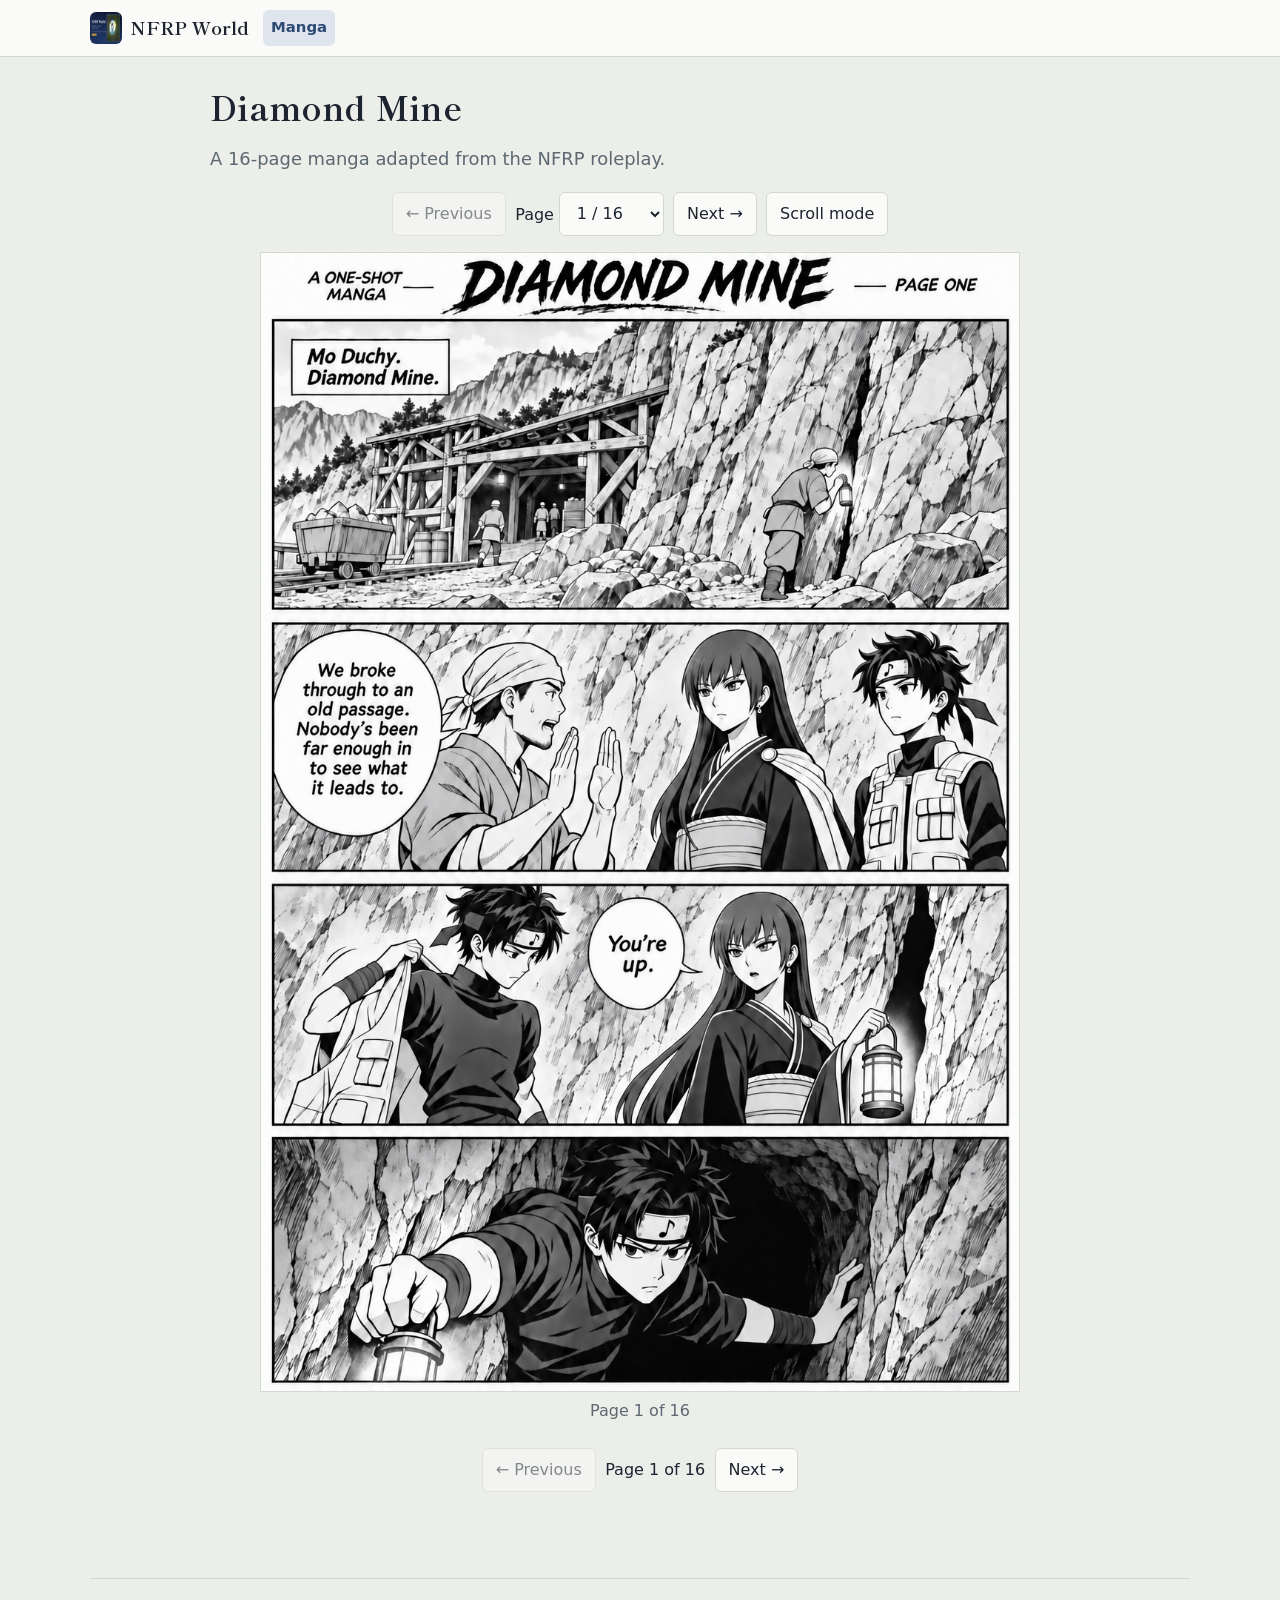
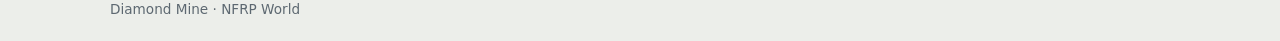
==== index.html @ 570324ea "Publish Diamond Mine as a manga reader" ====
<!doctype html>
<html lang="en">
<head>
  <meta charset="utf-8">
  <meta name="viewport" content="width=device-width,initial-scale=1">
  <title>Diamond Mine · NFRP World</title>
  <meta name="description" content="Read Diamond Mine, a 16-page manga adapted from the NFRP roleplay.">
  <link rel="stylesheet" href="https://fonts.googleapis.com/css2?family=Shippori+Mincho:wght@600;700&amp;display=swap">
  <link rel="stylesheet" href="assets/style.css">
  <link rel="stylesheet" href="assets/reader.css">
  <link rel="icon" href="assets/icon.png">
  <script src="assets/reader.js" defer></script>
</head>
<body>
<header><div class="hin">
  <a class="brand" href="https://cassiegiang.github.io/NFRP-World-Wiki/"><img src="assets/icon.png" alt=""><span>NFRP World</span></a>
  <nav aria-label="Site"><a href="./" class="on" aria-current="page">Manga</a></nav>
</div></header>
<main>
  <h1>Diamond Mine</h1>
  <p class="lead">A 16-page manga adapted from the NFRP roleplay.</p>
  <div class="reader-controls" hidden>
    <button type="button" data-step="-1">← Previous</button>
    <label>Page <select id="page-select" aria-label="Jump to page"></select></label>
    <button type="button" data-step="1">Next →</button>
    <button type="button" id="layout" aria-pressed="false">Scroll mode</button>
  </div>
  <section id="pages" aria-label="Manga pages">
  <figure id="page-1"><a href="diamond-mine/page-01.png"><img src="diamond-mine/page-01.png" alt="Diamond Mine, page 1" loading="eager"></a><figcaption>Page 1 of 16</figcaption></figure>
<figure id="page-2"><a href="diamond-mine/page-02.png"><img src="diamond-mine/page-02.png" alt="Diamond Mine, page 2" loading="lazy"></a><figcaption>Page 2 of 16</figcaption></figure>
<figure id="page-3"><a href="diamond-mine/page-03.png"><img src="diamond-mine/page-03.png" alt="Diamond Mine, page 3" loading="lazy"></a><figcaption>Page 3 of 16</figcaption></figure>
<figure id="page-4"><a href="diamond-mine/page-04.png"><img src="diamond-mine/page-04.png" alt="Diamond Mine, page 4" loading="lazy"></a><figcaption>Page 4 of 16</figcaption></figure>
<figure id="page-5"><a href="diamond-mine/page-05.png"><img src="diamond-mine/page-05.png" alt="Diamond Mine, page 5" loading="lazy"></a><figcaption>Page 5 of 16</figcaption></figure>
<figure id="page-6"><a href="diamond-mine/page-06.png"><img src="diamond-mine/page-06.png" alt="Diamond Mine, page 6" loading="lazy"></a><figcaption>Page 6 of 16</figcaption></figure>
<figure id="page-7"><a href="diamond-mine/page-07.png"><img src="diamond-mine/page-07.png" alt="Diamond Mine, page 7" loading="lazy"></a><figcaption>Page 7 of 16</figcaption></figure>
<figure id="page-8"><a href="diamond-mine/page-08.png"><img src="diamond-mine/page-08.png" alt="Diamond Mine, page 8" loading="lazy"></a><figcaption>Page 8 of 16</figcaption></figure>
<figure id="page-9"><a href="diamond-mine/page-09.png"><img src="diamond-mine/page-09.png" alt="Diamond Mine, page 9" loading="lazy"></a><figcaption>Page 9 of 16</figcaption></figure>
<figure id="page-10"><a href="diamond-mine/page-10.png"><img src="diamond-mine/page-10.png" alt="Diamond Mine, page 10" loading="lazy"></a><figcaption>Page 10 of 16</figcaption></figure>
<figure id="page-11"><a href="diamond-mine/page-11.png"><img src="diamond-mine/page-11.png" alt="Diamond Mine, page 11" loading="lazy"></a><figcaption>Page 11 of 16</figcaption></figure>
<figure id="page-12"><a href="diamond-mine/page-12.png"><img src="diamond-mine/page-12.png" alt="Diamond Mine, page 12" loading="lazy"></a><figcaption>Page 12 of 16</figcaption></figure>
<figure id="page-13"><a href="diamond-mine/page-13.png"><img src="diamond-mine/page-13.png" alt="Diamond Mine, page 13" loading="lazy"></a><figcaption>Page 13 of 16</figcaption></figure>
<figure id="page-14"><a href="diamond-mine/page-14.png"><img src="diamond-mine/page-14.png" alt="Diamond Mine, page 14" loading="lazy"></a><figcaption>Page 14 of 16</figcaption></figure>
<figure id="page-15"><a href="diamond-mine/page-15.png"><img src="diamond-mine/page-15.png" alt="Diamond Mine, page 15" loading="lazy"></a><figcaption>Page 15 of 16</figcaption></figure>
<figure id="page-16"><a href="diamond-mine/page-16.png"><img src="diamond-mine/page-16.png" alt="Diamond Mine, page 16" loading="lazy"></a><figcaption>Page 16 of 16</figcaption></figure>
  </section>
  <div class="reader-controls" hidden>
    <button type="button" data-step="-1">← Previous</button>
    <output id="position" aria-live="polite"></output>
    <button type="button" data-step="1">Next →</button>
  </div>
</main>
<footer>Diamond Mine · NFRP World</footer>
</body>
</html>
---- assets/style.css ----
/* NFRP World wiki. Washi paper, sumi ink, indigo dye; vermilion only for rank seals. */
:root{--bg:#eceeea;--panel:#fafbf8;--ink:#1d2430;--muted:#5d6871;--line:#d3d8d3;--ai:#2c4a74;--ai-soft:#dfe5ee;--shu:#b5372b;--tag:#e3e7e2;--soon:#7a5a12;--soon-bg:#f3e7c4}
@media (prefers-color-scheme:dark){:root:not([data-theme="light"]){--bg:#12161d;--panel:#1a2029;--ink:#e5e7e2;--muted:#9aa3ab;--line:#2c3440;--ai:#93b3df;--ai-soft:#22304a;--shu:#e3695b;--tag:#232b36;--soon:#e7c977;--soon-bg:#3a3018}}
:root[data-theme="dark"]{--bg:#12161d;--panel:#1a2029;--ink:#e5e7e2;--muted:#9aa3ab;--line:#2c3440;--ai:#93b3df;--ai-soft:#22304a;--shu:#e3695b;--tag:#232b36;--soon:#e7c977;--soon-bg:#3a3018}
*{box-sizing:border-box}html{scroll-padding-top:120px;-webkit-text-size-adjust:100%}
body{margin:0;background:var(--bg);color:var(--ink);font:16px/1.6 system-ui,-apple-system,"Segoe UI",Roboto,"Noto Sans",sans-serif}
a{color:var(--ai);text-underline-offset:2px}
h1,h2,h3,.brand span,summary .st{font-family:"Shippori Mincho","Yu Mincho","Hiragino Mincho ProN",Georgia,serif;font-weight:700;line-height:1.25}
h1{font-size:2.1rem;margin:.2em 0 .35em;letter-spacing:.01em}h2{font-size:1.4rem;margin:1.8em 0 .5em}h3{font-size:1.08rem;margin:0 0 4px}
h2 small,summary small{color:var(--muted);font:400 .85rem system-ui,sans-serif;margin-left:8px}
:focus-visible{outline:2px solid var(--ai);outline-offset:2px}
header{position:sticky;top:0;z-index:6;padding:10px 20px;background:var(--panel);border-bottom:1px solid var(--line)}.hin{max-width:1100px;margin:0 auto;display:flex;gap:14px;align-items:center;flex-wrap:wrap}
.brand{display:flex;gap:9px;align-items:center;color:var(--ink);text-decoration:none;font-size:1.15rem}.brand img{width:32px;height:32px;border-radius:6px}
nav{display:flex;gap:2px;flex-wrap:wrap}nav a{padding:6px 8px;border-radius:6px;color:var(--ink);text-decoration:none;font-size:.93rem}nav a:hover{background:var(--tag)}nav a.on{background:var(--ai-soft);color:var(--ai);font-weight:600}
.search{position:relative;margin-left:auto;flex:1;max-width:300px;min-width:150px}.search input,.toolbar input{width:100%;padding:8px 12px;border:1px solid var(--line);border-radius:8px;background:var(--bg);color:var(--ink);font:inherit}
#hits{position:absolute;top:110%;left:0;right:0;background:var(--panel);border:1px solid var(--line);border-radius:8px;max-height:60vh;overflow:auto;display:none;box-shadow:0 10px 30px rgba(10,20,40,.18)}
#hits a{display:flex;justify-content:space-between;gap:8px;padding:8px 12px;color:var(--ink);text-decoration:none;border-bottom:1px solid var(--line)}#hits a:hover,#hits a.sel{background:var(--tag)}#hits small{color:var(--muted)}
main{max-width:1100px;margin:0 auto;padding:22px 20px 70px}footer{max-width:1100px;margin:0 auto;padding:20px;color:var(--muted);font-size:.85rem;border-top:1px solid var(--line)}
.lead{font-size:1.12rem;color:var(--muted);max-width:75ch}.crumb{color:var(--muted);font-size:.9rem;margin:0}.meta{color:var(--muted);font-size:.9rem}.note{background:var(--panel);border:1px solid var(--line);border-left:3px solid var(--ai);border-radius:6px;padding:10px 14px;font-size:.93rem;max-width:80ch}
.hero{display:flex;gap:24px;align-items:flex-start;margin-bottom:10px}.hero.home img{width:320px;max-width:40%;border-radius:10px}.treebg{width:150px;border-radius:8px;border:1px solid var(--line)}
.stats{display:flex;flex-wrap:wrap;gap:10px 28px;margin:18px 0;padding:14px 0;border-top:1px solid var(--line);border-bottom:1px solid var(--line)}.stats div{color:var(--muted)}.stats b{font-family:"Shippori Mincho",Georgia,serif;font-size:1.6rem;color:var(--ink);margin-right:6px}
/* toolbar: filter + expand/collapse */
.toolbar{position:sticky;top:57px;z-index:4;display:flex;gap:8px;align-items:center;flex-wrap:wrap;margin:10px 0 16px;padding:8px 0;background:var(--bg)}
.toolbar input{flex:1;min-width:180px;max-width:420px}.toolbar button{padding:8px 12px;border:1px solid var(--line);border-radius:8px;background:var(--panel);color:var(--ink);font:inherit;font-size:.9rem;cursor:pointer}.toolbar button:hover{border-color:var(--ai);color:var(--ai)}
.toolbar .count{color:var(--muted);font-size:.85rem}
/* collapsible sections: an indigo scroll tab */
details.sec{margin:14px 0;border:1px solid var(--line);border-radius:10px;background:var(--panel)}
details.sec>summary{list-style:none;cursor:pointer;display:flex;align-items:baseline;gap:10px;padding:12px 16px 12px 14px;border-left:5px solid var(--ai);border-radius:10px}
details.sec>summary::-webkit-details-marker,details.card>summary::-webkit-details-marker{display:none}
details.sec>summary .st{font-size:1.25rem;margin:0}details.sec>summary small{margin-left:0}
details.sec>summary::after,details.card>summary::after{content:"";margin-left:auto;align-self:center;flex:none;width:9px;height:9px;border-right:2px solid var(--muted);border-bottom:2px solid var(--muted);transform:rotate(-45deg);transition:transform .15s}
details[open].sec>summary::after,details[open].card>summary::after{transform:rotate(45deg)}
details[open].sec>summary{border-bottom:1px solid var(--line);border-bottom-left-radius:0;border-bottom-right-radius:0}
details.sec>.body{padding:14px 16px}
details.gsec{background:transparent;border:0;border-bottom:1px solid var(--line);border-radius:0;margin:4px 0}details.gsec>summary{border-left:0;padding:12px 2px;border-radius:0}details[open].gsec>summary{border-bottom:0}details.gsec>.body{padding:0 2px 10px}
@media (prefers-reduced-motion:reduce){details>summary::after{transition:none}}
/* grids and cards */
.grid{display:grid;gap:12px}.grid.trees{grid-template-columns:repeat(auto-fill,minmax(150px,1fr))}.grid.items{grid-template-columns:repeat(auto-fill,minmax(300px,1fr))}.grid.guides{grid-template-columns:repeat(auto-fill,minmax(250px,1fr))}
.treecard{display:flex;flex-direction:column;background:var(--bg);border:1px solid var(--line);border-radius:8px;overflow:hidden;color:var(--ink);text-decoration:none}.treecard img,.treecard .blank{width:100%;aspect-ratio:3/4;object-fit:cover;background:var(--tag)}.treecard b{padding:8px 10px 0;font-size:.95rem}.treecard small{padding:0 10px 10px;color:var(--muted)}.treecard:hover{border-color:var(--ai)}
.guidecard{display:block;background:var(--panel);border:1px solid var(--line);border-radius:8px;padding:14px;color:var(--ink);text-decoration:none}.guidecard b{display:block;margin-bottom:4px;font-family:"Shippori Mincho",Georgia,serif}.guidecard small{color:var(--muted)}.guidecard:hover{border-color:var(--ai)}
.item{display:flex;gap:14px;background:var(--bg);border:1px solid var(--line);border-radius:8px;padding:12px}.item p{margin:0 0 6px}.item h3{font-size:1rem}
.ic{width:64px;height:64px;flex:none;border-radius:6px;background:var(--tag);object-fit:contain}.ic.big{width:88px;height:88px}.blank{display:inline-block}.sic{width:36px;height:36px}
/* technique cards */
details.card{background:var(--panel);border:1px solid var(--line);border-radius:10px;margin-bottom:8px}
details.card>summary{list-style:none;cursor:pointer;display:flex;gap:12px;align-items:center;padding:10px 14px}
details.card>summary .ic{width:48px;height:48px}details.card .sum{min-width:0;flex:1}
details.card .sum h3{display:flex;flex-wrap:wrap;align-items:center;gap:6px}details.card .line{color:var(--muted);font-size:.88rem;margin:2px 0 0;overflow:hidden;text-overflow:ellipsis;white-space:nowrap}
details[open].card .line{display:none}details.card>.body{padding:0 14px 14px 74px}details.card>.body p{margin:.2em 0 .7em}
.seals-r{display:inline-flex;gap:3px}.seal{display:inline-grid;place-items:center;width:20px;height:20px;border:1.5px solid var(--shu);color:var(--shu);border-radius:3px;font:700 .72rem/1 system-ui,sans-serif}
.tags{display:flex;flex-wrap:wrap;gap:6px;margin-bottom:8px}.tag{background:var(--tag);border-radius:20px;padding:2px 10px;font-size:.8rem}.tag.req{background:transparent;border:1px solid var(--line);color:var(--ink)}
.soon{display:inline-block;background:var(--soon-bg);color:var(--soon);border-radius:20px;padding:2px 12px;font-size:.82rem;font-weight:600;margin:.2em 0 .6em}
/* tables */
.tw{overflow-x:auto;-webkit-overflow-scrolling:touch}table{border-collapse:collapse;width:100%;font-size:.9rem}td,th{border-bottom:1px solid var(--line);padding:6px 8px;text-align:left;vertical-align:top}th{color:var(--muted);font-weight:600;font-size:.82rem}
.tiers{max-width:520px}.tiers td:first-child{width:44px}.seals small{color:var(--muted)}
.glay{display:block}.gtoc{display:none}.guide{max-width:780px}
.guide li{margin:.25em 0}.guide h3{margin:1.2em 0 .3em}.toc{display:flex;flex-wrap:wrap;gap:6px;margin:8px 0 14px}.toc a{font-size:.85rem;padding:3px 10px;border:1px solid var(--line);border-radius:20px;text-decoration:none;color:var(--ink)}.toc a:hover{border-color:var(--ai);color:var(--ai)}
.hide{display:none!important}
@media (max-width:700px){.hero{flex-direction:column}.hero.home img{max-width:100%;width:100%}.treebg{display:none}header{padding:8px 12px;position:static}.hin{gap:8px}nav a{padding:4px 7px;font-size:.88rem}.search{max-width:none;order:3;flex-basis:100%}main{padding:16px 14px 60px}.toolbar{top:0;position:static}details.card>.body{padding:0 12px 12px}.grid.items{grid-template-columns:1fr}h1{font-size:1.7rem}}
.ic.worn{background:color-mix(in srgb,var(--tag) 70%,#c9b18e 30%)}
details.arts{margin-top:6px}details.arts summary{cursor:pointer;font-size:.85rem;color:var(--muted,inherit)}details.arts ul{margin:6px 0 0;padding-left:18px}details.arts li{margin:4px 0;font-size:.9rem}
.item small.res{display:block;margin-top:4px;color:var(--muted);font-size:.85rem}
.grid.anims{grid-template-columns:repeat(auto-fill,minmax(300px,1fr))}figure.anim{margin:0;background:var(--panel);border:1px solid var(--line);border-radius:8px;overflow:hidden}figure.anim .vw{position:relative}figure.anim video{display:block;width:100%;aspect-ratio:16/9;background:#111;cursor:zoom-in;object-fit:cover}figure.anim .big{position:absolute;right:8px;top:8px;width:40px;height:40px;border-radius:8px;border:0;background:rgba(0,0,0,.55);color:#fff;font-size:22px;line-height:40px;padding:0;cursor:pointer}#viewer{position:fixed;inset:0;z-index:100;background:rgba(8,10,14,.96);display:flex;flex-direction:column;justify-content:center;gap:10px;padding:12px 0}#viewer[hidden]{display:none}html.vopen{overflow:hidden}#viewer .vbar{display:flex;align-items:center;gap:10px;padding:0 14px;color:#fff}#viewer .vbar b{flex:1;font-family:"Shippori Mincho",Georgia,serif;font-size:1.15rem}#viewer video{width:100%;max-height:72vh;background:#000;object-fit:contain}#viewer .vd{margin:0;padding:0 14px;color:#d8dbe2;font-size:.95rem;line-height:1.4}#viewer .vbtn{display:flex;flex-wrap:wrap;gap:8px;padding:0 14px}#viewer button{min-height:44px;padding:0 14px;border-radius:8px;border:1px solid #3a4150;background:#1b2029;color:#fff;font-size:1rem;cursor:pointer}#viewer .vbtn button{flex:1 1 auto}figure.anim figcaption{padding:8px 10px}figure.anim figcaption b{display:block;font-family:"Shippori Mincho",Georgia,serif}figure.anim figcaption small{color:var(--muted)}figure.anim figcaption p{margin:6px 0 0;font-size:.9rem;line-height:1.4;color:var(--ink)}
---- assets/reader.css ----
main { max-width: 900px; }
.reader-controls { display: flex; flex-wrap: wrap; align-items: center; justify-content: center; gap: .6rem; margin: 1rem 0; }
.reader-controls[hidden], #pages figure[hidden] { display: none; }
.reader-controls button, .reader-controls select {
  min-height: 44px; padding: .45rem .8rem; border: 1px solid var(--line);
  border-radius: 6px; background: var(--panel); color: var(--ink); font: inherit;
}
.reader-controls button:enabled { cursor: pointer; }
.reader-controls button:enabled:hover, .reader-controls button[aria-pressed="true"] { background: var(--ai-soft); color: var(--ai); }
.reader-controls button:disabled { opacity: .5; }
#pages figure { margin: 0 auto 1.5rem; max-width: 760px; text-align: center; scroll-margin-top: 4rem; }
#pages img { display: block; width: 100%; height: auto; aspect-ratio: 2 / 3; background: var(--panel); border: 1px solid var(--line); }
#pages figcaption { margin-top: .4rem; color: var(--muted); }
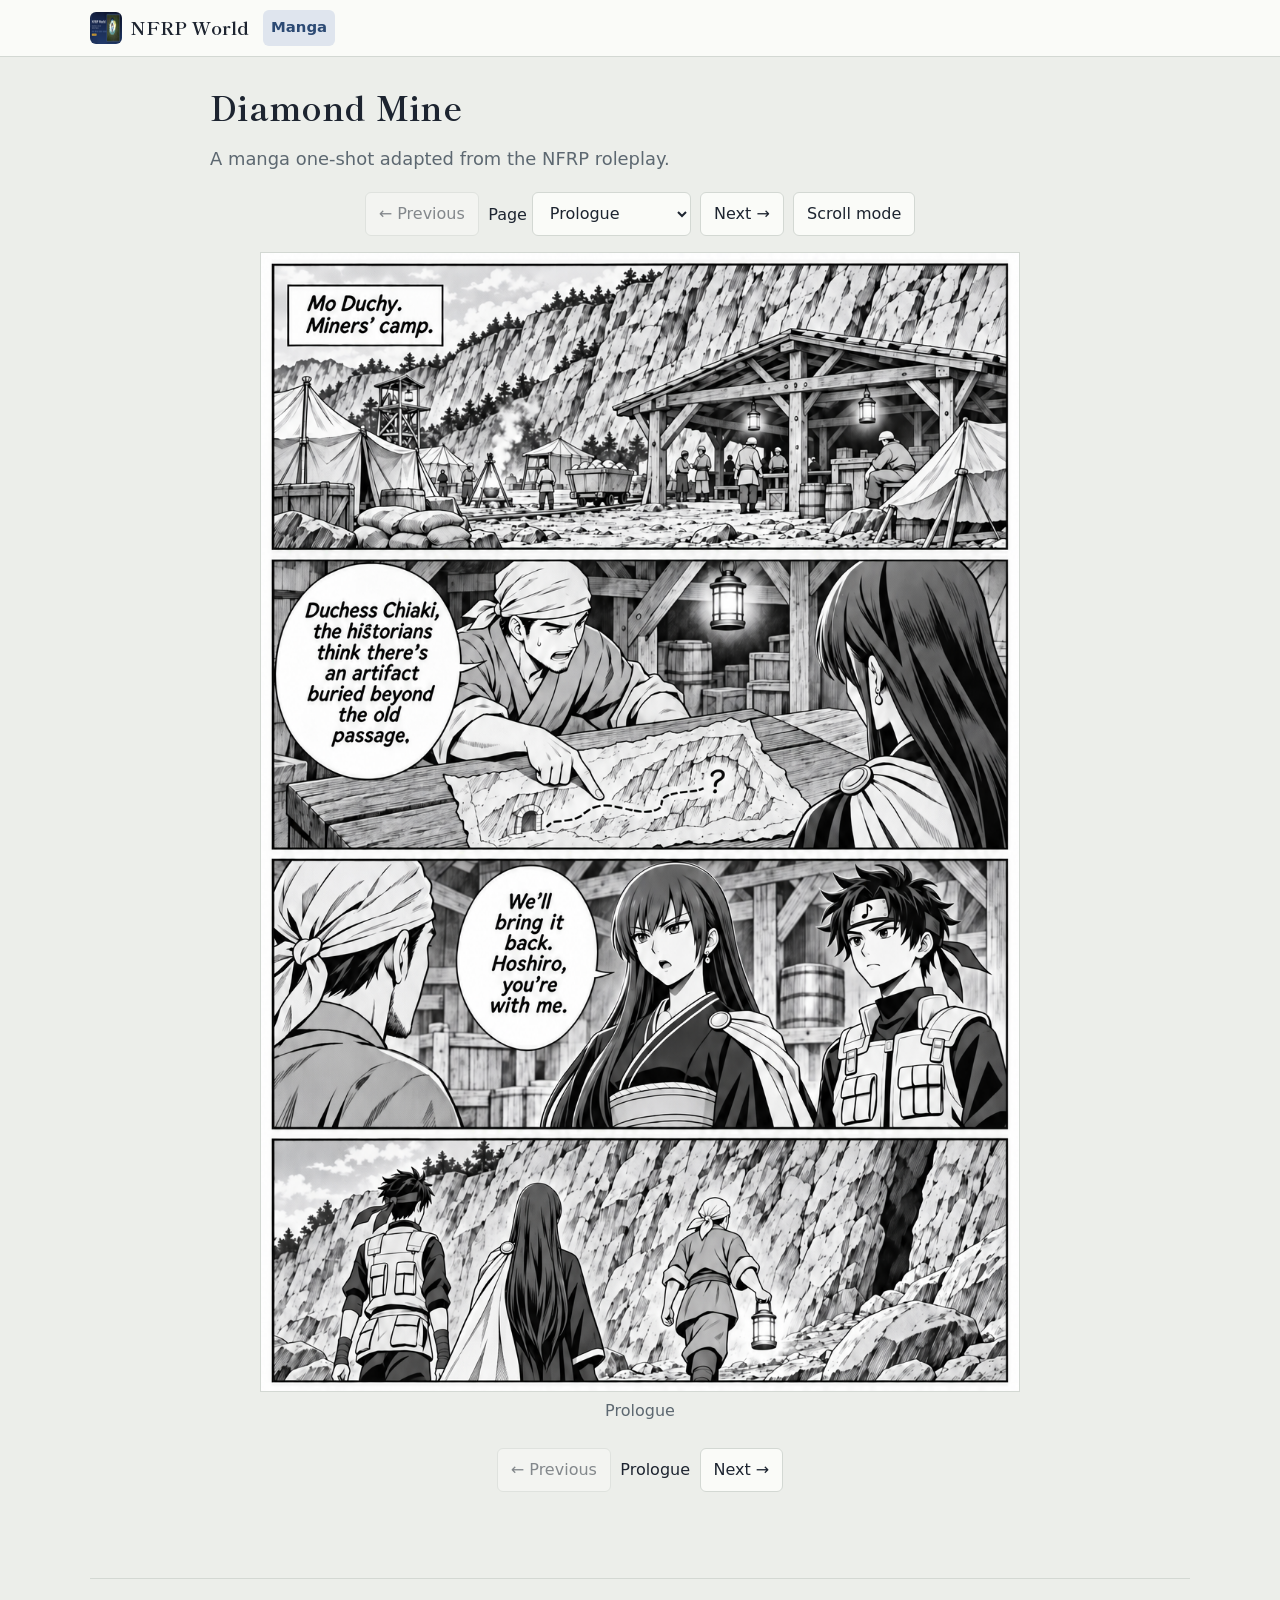
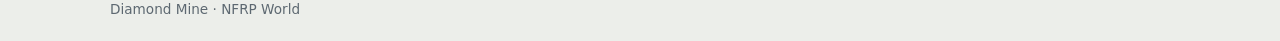
==== commit 6dec431d: "Introduce the Diamond Mine mission and cast" ====
--- a/index.html
+++ b/index.html
@@ -4,7 +4,7 @@
   <meta charset="utf-8">
   <meta name="viewport" content="width=device-width,initial-scale=1">
   <title>Diamond Mine · NFRP World</title>
-  <meta name="description" content="Read Diamond Mine, a 16-page manga adapted from the NFRP roleplay.">
+  <meta name="description" content="Read Diamond Mine, a manga one-shot adapted from the NFRP roleplay.">
   <link rel="stylesheet" href="https://fonts.googleapis.com/css2?family=Shippori+Mincho:wght@600;700&amp;display=swap">
   <link rel="stylesheet" href="assets/style.css">
   <link rel="stylesheet" href="assets/reader.css">
@@ -18,7 +18,7 @@
 </div></header>
 <main>
   <h1>Diamond Mine</h1>
-  <p class="lead">A 16-page manga adapted from the NFRP roleplay.</p>
+  <p class="lead">A manga one-shot adapted from the NFRP roleplay.</p>
   <div class="reader-controls" hidden>
     <button type="button" data-step="-1">← Previous</button>
     <label>Page <select id="page-select" aria-label="Jump to page"></select></label>
@@ -26,7 +26,8 @@
     <button type="button" id="layout" aria-pressed="false">Scroll mode</button>
   </div>
   <section id="pages" aria-label="Manga pages">
-  <figure id="page-1"><a href="diamond-mine/page-01.png"><img src="diamond-mine/page-01.png" alt="Diamond Mine, page 1" loading="eager"></a><figcaption>Page 1 of 16</figcaption></figure>
+    <figure id="prologue"><a href="diamond-mine/prologue.png"><img src="diamond-mine/prologue.png" alt="Diamond Mine prologue. Chiaki and Hoshiro receive their mission at the mining camp." loading="eager"></a><figcaption>Prologue</figcaption></figure>
+  <figure id="page-1"><a href="diamond-mine/page-01.png"><img src="diamond-mine/page-01.png" alt="Diamond Mine, page 1" loading="lazy"></a><figcaption>Page 1 of 16</figcaption></figure>
 <figure id="page-2"><a href="diamond-mine/page-02.png"><img src="diamond-mine/page-02.png" alt="Diamond Mine, page 2" loading="lazy"></a><figcaption>Page 2 of 16</figcaption></figure>
 <figure id="page-3"><a href="diamond-mine/page-03.png"><img src="diamond-mine/page-03.png" alt="Diamond Mine, page 3" loading="lazy"></a><figcaption>Page 3 of 16</figcaption></figure>
 <figure id="page-4"><a href="diamond-mine/page-04.png"><img src="diamond-mine/page-04.png" alt="Diamond Mine, page 4" loading="lazy"></a><figcaption>Page 4 of 16</figcaption></figure>
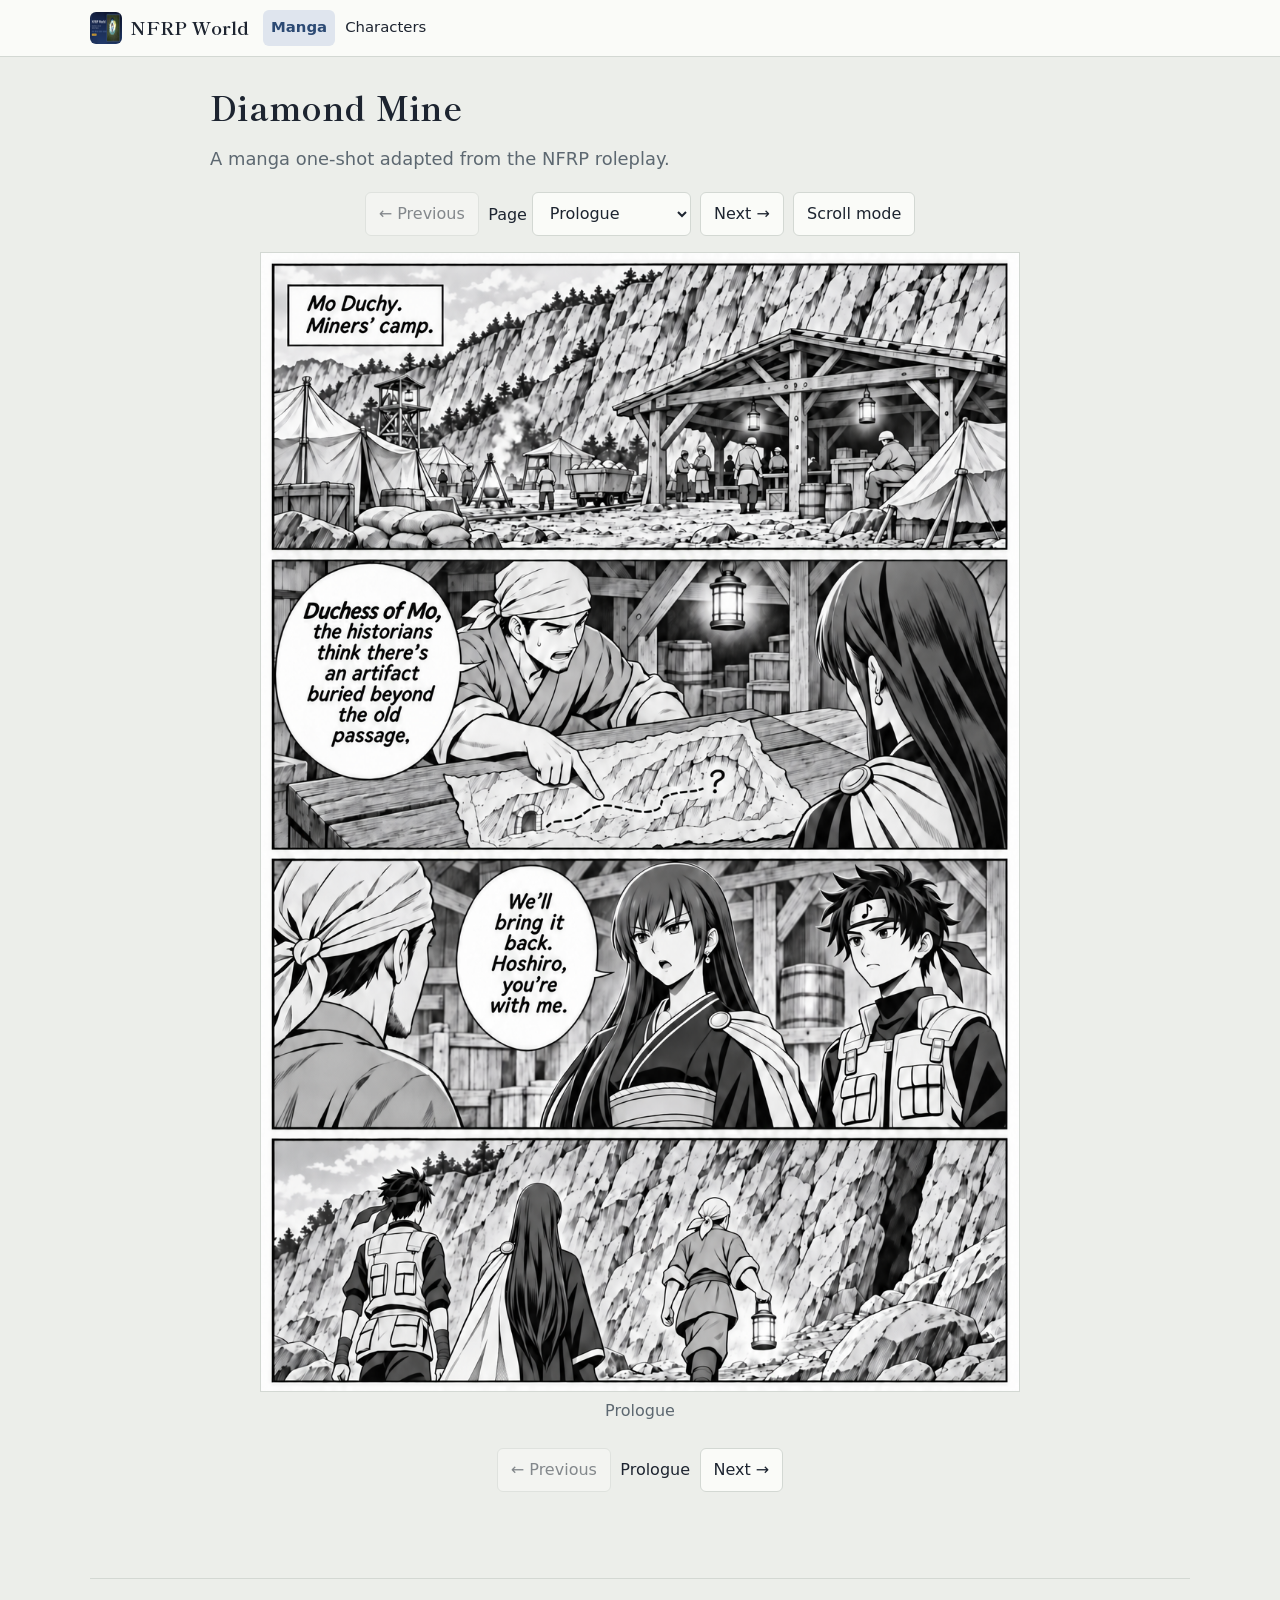
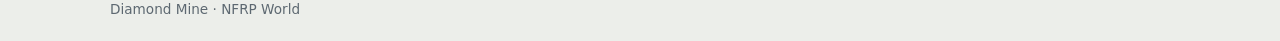
==== commit 712e44bf: "Characters: four NFRP character sheets - characters/: an index and a page each for Luariia Senri-LeF" ====
--- a/index.html
+++ b/index.html
@@ -14,7 +14,7 @@
 <body>
 <header><div class="hin">
   <a class="brand" href="https://cassiegiang.github.io/NFRP-World-Wiki/"><img src="assets/icon.png" alt=""><span>NFRP World</span></a>
-  <nav aria-label="Site"><a href="./" class="on" aria-current="page">Manga</a></nav>
+  <nav aria-label="Site"><a href="./" class="on" aria-current="page">Manga</a><a href="characters/">Characters</a></nav>
 </div></header>
 <main>
   <h1>Diamond Mine</h1>
